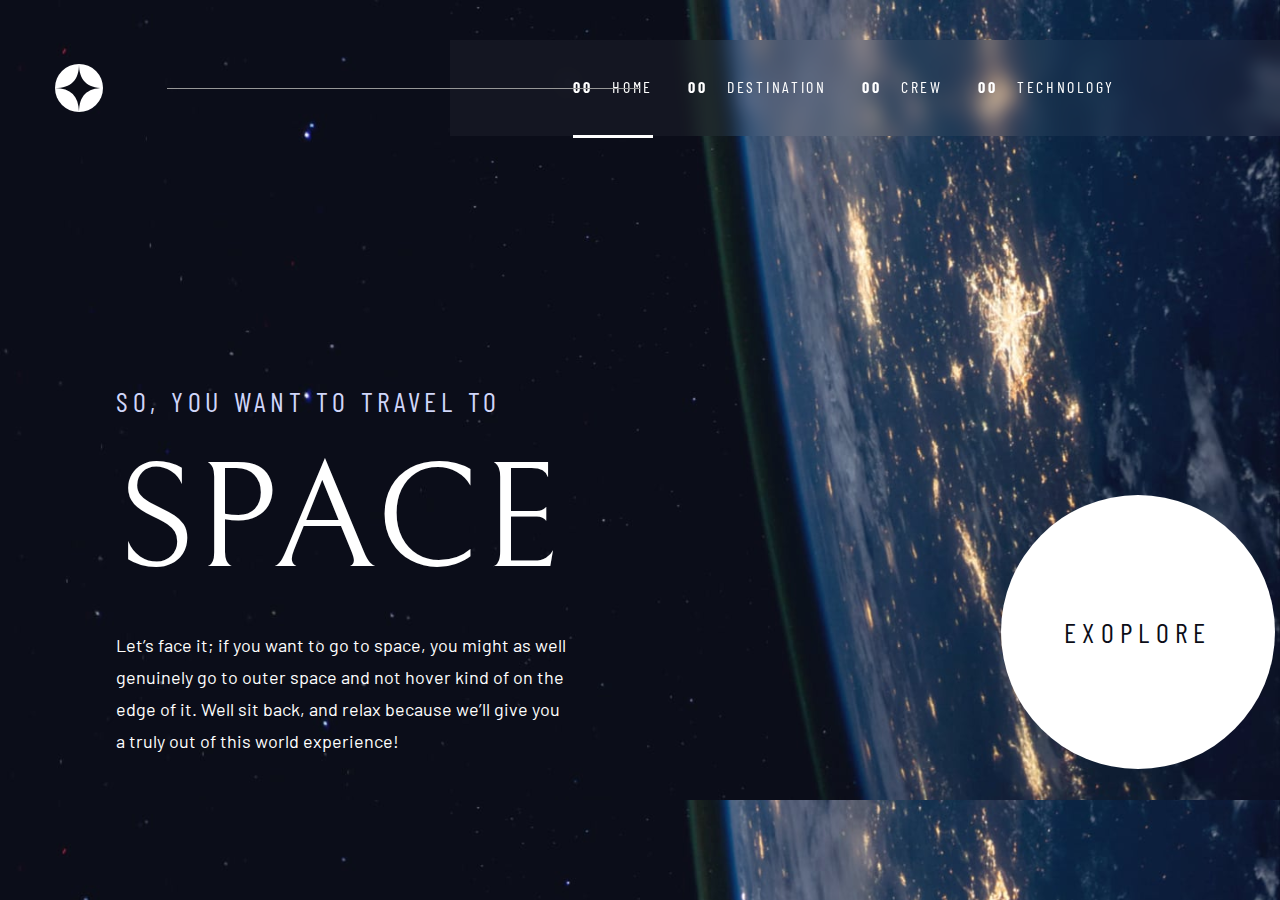
==== index.html @ fa05a9b7 "...." ====
<!DOCTYPE html>
<html lang="en">
  <head>
    <meta charset="UTF-8" />
    <meta http-equiv="X-UA-Compatible" content="IE=edge" />
    <meta name="viewport" content="width=device-width, initial-scale=1.0" />
    <link
      rel="shortcut icon"
      href="/assets/favicon-32x32.png"
      type="image/x-icon"
    />
    <link rel="stylesheet" href="/style/main.css" />
    <link rel="stylesheet" href="/style/Webfonts/Barlow_Condensed.css" />
    <link rel="stylesheet" href="/style/Webfonts/Barlow.css" />
    <link rel="stylesheet" href="/style/Webfonts/Bellefair.css" />
    <title>Space Tourismus</title>
  </head>
  <body>
    <nav class="container-navigation">
      <img src="/assets//shared/logo.svg" alt="" />

      <div class="nav-line"></div>
      <div class="container-links">
        <ul class="links">
          <li class="nav-element active">
            <a href="#"><span>00</span> HOME</a>
          </li>

          <li class="nav-element">
            <a href="#"><span>00</span> DESTINATION</a>
          </li>

          <li class="nav-element">
            <a href="#"><span>00</span> CREW</a>
          </li>

          <li class="nav-element">
            <a href="#"><span>00</span> TECHNOLOGY</a>
          </li>
        </ul>
      </div>
    </nav>
    <aside class="btn-expolore">
      <p>EXOPLORE</p>
    </aside>
    <main class="container-heading-main">
      <h5>SO, YOU WANT TO TRAVEL TO</h5>
      <h1>SPACE</h1>
      <p>
        Let’s face it; if you want to go to space, you might as well genuinely
        go to outer space and not hover kind of on the edge of it. Well sit
        back, and relax because we’ll give you a truly out of this world
        experience!
      </p>
    </main>
  </body>
</html>
---- style/main.css ----
* {
  padding: 0;
  margin: 0;
  font-size: 100%;
  font-weight: normal;
  margin-block-start: 0;
  margin-block-end: 0;
  line-height: 100%;
  text-decoration: none;
  font-size: 16px;
  color: inherit;
}

body {
  background-image: url("/assets/home/background-home-desktop.jpg");
  background-size: cover;
}

.btn-expolore {
  position: absolute;
  left: 1001px;
  top: 495px;
  width: 274px;
  height: 274px;
  display: flex;
  justify-content: center;
  align-items: center;
  background-color: #ffffff;
  border-radius: 50%;
  -webkit-border-radius: 50%;
  -moz-border-radius: 50%;
  -ms-border-radius: 50%;
  -o-border-radius: 50%;
}

.btn-expolore > p {
  padding: 0;
  margin: 0;
  color: #0b0d17;
  font-size: 28px;
  font-family: "Barlow Condensed";
  letter-spacing: 4.75pt;
}

.container-heading-main {
  position: absolute;
  left: 116px;
  top: 387px;
  width: 450px;
  height: 382px;
  color: #ffffff;
}

.container-heading-main > h1 {
  letter-spacing: normal;
  font-size: 150px;
  font-family: "Bellefair";
  font-style: normal;
  font-weight: normal;
  text-align: left;
  margin: 2rem 0;
}

.container-heading-main > h5 {
  font-size: 28px;
  font-family: "Barlow Condensed";
  color: #d0d6f9;
  letter-spacing: 4.72px;
}

.container-heading-main > p {
  font-size: 18px;
  font-family: "Barlow";
  line-height: 32px;
}

.container-navigation {
  position: relative;
  margin-top: 40px;
  margin-left: 55px;
  display: flex;
  justify-content: space-between;
  align-items: center;
}

.nav-line {
  position: absolute;
  margin-left: 112px;
  width: 473px;
  height: 1px;
  background-color: #979797;
  z-index: 5;
}

.container-links {
  background-color: hsla(0, 0%, 100%, 0.04);
  backdrop-filter: blur(10px);

  display: flex;
  width: 830px;
  height: 96px;
  justify-content: space-evenly;
  align-items: center;
  font-family: "Barlow Condensed";
  color: #ffffff;
  letter-spacing: 2.7px;
}

.links {
  list-style: none;
  width: 100%;
  margin-left: 123px;
  margin-right: 165px;
  display: flex;
  justify-content: space-between;
  align-items: center;
  height: 100%;
}

.container-links > .links > li > a > span {
  font-weight: bold;
  padding-right: 14px;
}

.nav-element {
  height: 100%;
  display: flex;
  align-items: center;
  border-bottom: 3px solid transparent;
}

.nav-element:hover {
  border-bottom: 3px solid #979797;
}

.active {
  border-bottom: 3px solid #ffffff;
}

.active:hover {
  border-bottom: 3px solid #ffffff;
}
---- style/Webfonts/Barlow_Condensed.css ----
/* barlow-condensed-100 - latin */
@font-face {
  font-family: "Barlow Condensed";
  font-style: normal;
  font-weight: 100;
  src: url("barlow-condensed-v12-latin-100.eot"); /* IE9 Compat Modes */
  src: local(""),
    url("barlow-condensed-v12-latin-100.eot?#iefix") format("embedded-opentype"),
    /* IE6-IE8 */ url("barlow-condensed-v12-latin-100.woff2") format("woff2"),
    /* Super Modern Browsers */ url("barlow-condensed-v12-latin-100.woff")
      format("woff"),
    /* Modern Browsers */ url("barlow-condensed-v12-latin-100.ttf")
      format("truetype"),
    /* Safari, Android, iOS */
      url("barlow-condensed-v12-latin-100.svg#BarlowCondensed") format("svg"); /* Legacy iOS */
}
/* barlow-condensed-100italic - latin */
@font-face {
  font-family: "Barlow Condensed";
  font-style: italic;
  font-weight: 100;
  src: url("barlow-condensed-v12-latin-100italic.eot"); /* IE9 Compat Modes */
  src: local(""),
    url("barlow-condensed-v12-latin-100italic.eot?#iefix")
      format("embedded-opentype"),
    /* IE6-IE8 */ url("barlow-condensed-v12-latin-100italic.woff2")
      format("woff2"),
    /* Super Modern Browsers */ url("barlow-condensed-v12-latin-100italic.woff")
      format("woff"),
    /* Modern Browsers */ url("barlow-condensed-v12-latin-100italic.ttf")
      format("truetype"),
    /* Safari, Android, iOS */
      url("barlow-condensed-v12-latin-100italic.svg#BarlowCondensed")
      format("svg"); /* Legacy iOS */
}
/* barlow-condensed-200 - latin */
@font-face {
  font-family: "Barlow Condensed";
  font-style: normal;
  font-weight: 200;
  src: url("barlow-condensed-v12-latin-200.eot"); /* IE9 Compat Modes */
  src: local(""),
    url("barlow-condensed-v12-latin-200.eot?#iefix") format("embedded-opentype"),
    /* IE6-IE8 */ url("barlow-condensed-v12-latin-200.woff2") format("woff2"),
    /* Super Modern Browsers */ url("barlow-condensed-v12-latin-200.woff")
      format("woff"),
    /* Modern Browsers */ url("barlow-condensed-v12-latin-200.ttf")
      format("truetype"),
    /* Safari, Android, iOS */
      url("barlow-condensed-v12-latin-200.svg#BarlowCondensed") format("svg"); /* Legacy iOS */
}
/* barlow-condensed-200italic - latin */
@font-face {
  font-family: "Barlow Condensed";
  font-style: italic;
  font-weight: 200;
  src: url("barlow-condensed-v12-latin-200italic.eot"); /* IE9 Compat Modes */
  src: local(""),
    url("barlow-condensed-v12-latin-200italic.eot?#iefix")
      format("embedded-opentype"),
    /* IE6-IE8 */ url("barlow-condensed-v12-latin-200italic.woff2")
      format("woff2"),
    /* Super Modern Browsers */ url("barlow-condensed-v12-latin-200italic.woff")
      format("woff"),
    /* Modern Browsers */ url("barlow-condensed-v12-latin-200italic.ttf")
      format("truetype"),
    /* Safari, Android, iOS */
      url("barlow-condensed-v12-latin-200italic.svg#BarlowCondensed")
      format("svg"); /* Legacy iOS */
}
/* barlow-condensed-300 - latin */
@font-face {
  font-family: "Barlow Condensed";
  font-style: normal;
  font-weight: 300;
  src: url("barlow-condensed-v12-latin-300.eot"); /* IE9 Compat Modes */
  src: local(""),
    url("barlow-condensed-v12-latin-300.eot?#iefix") format("embedded-opentype"),
    /* IE6-IE8 */ url("barlow-condensed-v12-latin-300.woff2") format("woff2"),
    /* Super Modern Browsers */ url("barlow-condensed-v12-latin-300.woff")
      format("woff"),
    /* Modern Browsers */ url("barlow-condensed-v12-latin-300.ttf")
      format("truetype"),
    /* Safari, Android, iOS */
      url("barlow-condensed-v12-latin-300.svg#BarlowCondensed") format("svg"); /* Legacy iOS */
}
/* barlow-condensed-300italic - latin */
@font-face {
  font-family: "Barlow Condensed";
  font-style: italic;
  font-weight: 300;
  src: url("barlow-condensed-v12-latin-300italic.eot"); /* IE9 Compat Modes */
  src: local(""),
    url("barlow-condensed-v12-latin-300italic.eot?#iefix")
      format("embedded-opentype"),
    /* IE6-IE8 */ url("barlow-condensed-v12-latin-300italic.woff2")
      format("woff2"),
    /* Super Modern Browsers */ url("barlow-condensed-v12-latin-300italic.woff")
      format("woff"),
    /* Modern Browsers */ url("barlow-condensed-v12-latin-300italic.ttf")
      format("truetype"),
    /* Safari, Android, iOS */
      url("barlow-condensed-v12-latin-300italic.svg#BarlowCondensed")
      format("svg"); /* Legacy iOS */
}
/* barlow-condensed-regular - latin */
@font-face {
  font-family: "Barlow Condensed";
  font-style: normal;
  font-weight: 400;
  src: url("barlow-condensed-v12-latin-regular.eot"); /* IE9 Compat Modes */
  src: local(""),
    url("barlow-condensed-v12-latin-regular.eot?#iefix")
      format("embedded-opentype"),
    /* IE6-IE8 */ url("barlow-condensed-v12-latin-regular.woff2")
      format("woff2"),
    /* Super Modern Browsers */ url("barlow-condensed-v12-latin-regular.woff")
      format("woff"),
    /* Modern Browsers */ url("barlow-condensed-v12-latin-regular.ttf")
      format("truetype"),
    /* Safari, Android, iOS */
      url("barlow-condensed-v12-latin-regular.svg#BarlowCondensed")
      format("svg"); /* Legacy iOS */
}
/* barlow-condensed-italic - latin */
@font-face {
  font-family: "Barlow Condensed";
  font-style: italic;
  font-weight: 400;
  src: url("barlow-condensed-v12-latin-italic.eot"); /* IE9 Compat Modes */
  src: local(""),
    url("barlow-condensed-v12-latin-italic.eot?#iefix")
      format("embedded-opentype"),
    /* IE6-IE8 */ url("barlow-condensed-v12-latin-italic.woff2") format("woff2"),
    /* Super Modern Browsers */ url("barlow-condensed-v12-latin-italic.woff")
      format("woff"),
    /* Modern Browsers */ url("barlow-condensed-v12-latin-italic.ttf")
      format("truetype"),
    /* Safari, Android, iOS */
      url("barlow-condensed-v12-latin-italic.svg#BarlowCondensed") format("svg"); /* Legacy iOS */
}
/* barlow-condensed-500 - latin */
@font-face {
  font-family: "Barlow Condensed";
  font-style: normal;
  font-weight: 500;
  src: url("barlow-condensed-v12-latin-500.eot"); /* IE9 Compat Modes */
  src: local(""),
    url("barlow-condensed-v12-latin-500.eot?#iefix") format("embedded-opentype"),
    /* IE6-IE8 */ url("barlow-condensed-v12-latin-500.woff2") format("woff2"),
    /* Super Modern Browsers */ url("barlow-condensed-v12-latin-500.woff")
      format("woff"),
    /* Modern Browsers */ url("barlow-condensed-v12-latin-500.ttf")
      format("truetype"),
    /* Safari, Android, iOS */
      url("barlow-condensed-v12-latin-500.svg#BarlowCondensed") format("svg"); /* Legacy iOS */
}
/* barlow-condensed-500italic - latin */
@font-face {
  font-family: "Barlow Condensed";
  font-style: italic;
  font-weight: 500;
  src: url("barlow-condensed-v12-latin-500italic.eot"); /* IE9 Compat Modes */
  src: local(""),
    url("barlow-condensed-v12-latin-500italic.eot?#iefix")
      format("embedded-opentype"),
    /* IE6-IE8 */ url("barlow-condensed-v12-latin-500italic.woff2")
      format("woff2"),
    /* Super Modern Browsers */ url("barlow-condensed-v12-latin-500italic.woff")
      format("woff"),
    /* Modern Browsers */ url("barlow-condensed-v12-latin-500italic.ttf")
      format("truetype"),
    /* Safari, Android, iOS */
      url("barlow-condensed-v12-latin-500italic.svg#BarlowCondensed")
      format("svg"); /* Legacy iOS */
}
/* barlow-condensed-600 - latin */
@font-face {
  font-family: "Barlow Condensed";
  font-style: normal;
  font-weight: 600;
  src: url("barlow-condensed-v12-latin-600.eot"); /* IE9 Compat Modes */
  src: local(""),
    url("barlow-condensed-v12-latin-600.eot?#iefix") format("embedded-opentype"),
    /* IE6-IE8 */ url("barlow-condensed-v12-latin-600.woff2") format("woff2"),
    /* Super Modern Browsers */ url("barlow-condensed-v12-latin-600.woff")
      format("woff"),
    /* Modern Browsers */ url("barlow-condensed-v12-latin-600.ttf")
      format("truetype"),
    /* Safari, Android, iOS */
      url("barlow-condensed-v12-latin-600.svg#BarlowCondensed") format("svg"); /* Legacy iOS */
}
/* barlow-condensed-600italic - latin */
@font-face {
  font-family: "Barlow Condensed";
  font-style: italic;
  font-weight: 600;
  src: url("barlow-condensed-v12-latin-600italic.eot"); /* IE9 Compat Modes */
  src: local(""),
    url("barlow-condensed-v12-latin-600italic.eot?#iefix")
      format("embedded-opentype"),
    /* IE6-IE8 */ url("barlow-condensed-v12-latin-600italic.woff2")
      format("woff2"),
    /* Super Modern Browsers */ url("barlow-condensed-v12-latin-600italic.woff")
      format("woff"),
    /* Modern Browsers */ url("barlow-condensed-v12-latin-600italic.ttf")
      format("truetype"),
    /* Safari, Android, iOS */
      url("barlow-condensed-v12-latin-600italic.svg#BarlowCondensed")
      format("svg"); /* Legacy iOS */
}
/* barlow-condensed-700 - latin */
@font-face {
  font-family: "Barlow Condensed";
  font-style: normal;
  font-weight: 700;
  src: url("barlow-condensed-v12-latin-700.eot"); /* IE9 Compat Modes */
  src: local(""),
    url("barlow-condensed-v12-latin-700.eot?#iefix") format("embedded-opentype"),
    /* IE6-IE8 */ url("barlow-condensed-v12-latin-700.woff2") format("woff2"),
    /* Super Modern Browsers */ url("barlow-condensed-v12-latin-700.woff")
      format("woff"),
    /* Modern Browsers */ url("barlow-condensed-v12-latin-700.ttf")
      format("truetype"),
    /* Safari, Android, iOS */
      url("barlow-condensed-v12-latin-700.svg#BarlowCondensed") format("svg"); /* Legacy iOS */
}
/* barlow-condensed-800 - latin */
@font-face {
  font-family: "Barlow Condensed";
  font-style: normal;
  font-weight: 800;
  src: url("barlow-condensed-v12-latin-800.eot"); /* IE9 Compat Modes */
  src: local(""),
    url("barlow-condensed-v12-latin-800.eot?#iefix") format("embedded-opentype"),
    /* IE6-IE8 */ url("barlow-condensed-v12-latin-800.woff2") format("woff2"),
    /* Super Modern Browsers */ url("barlow-condensed-v12-latin-800.woff")
      format("woff"),
    /* Modern Browsers */ url("barlow-condensed-v12-latin-800.ttf")
      format("truetype"),
    /* Safari, Android, iOS */
      url("barlow-condensed-v12-latin-800.svg#BarlowCondensed") format("svg"); /* Legacy iOS */
}
/* barlow-condensed-700italic - latin */
@font-face {
  font-family: "Barlow Condensed";
  font-style: italic;
  font-weight: 700;
  src: url("barlow-condensed-v12-latin-700italic.eot"); /* IE9 Compat Modes */
  src: local(""),
    url("barlow-condensed-v12-latin-700italic.eot?#iefix")
      format("embedded-opentype"),
    /* IE6-IE8 */ url("barlow-condensed-v12-latin-700italic.woff2")
      format("woff2"),
    /* Super Modern Browsers */ url("barlow-condensed-v12-latin-700italic.woff")
      format("woff"),
    /* Modern Browsers */ url("barlow-condensed-v12-latin-700italic.ttf")
      format("truetype"),
    /* Safari, Android, iOS */
      url("barlow-condensed-v12-latin-700italic.svg#BarlowCondensed")
      format("svg"); /* Legacy iOS */
}
/* barlow-condensed-800italic - latin */
@font-face {
  font-family: "Barlow Condensed";
  font-style: italic;
  font-weight: 800;
  src: url("barlow-condensed-v12-latin-800italic.eot"); /* IE9 Compat Modes */
  src: local(""),
    url("barlow-condensed-v12-latin-800italic.eot?#iefix")
      format("embedded-opentype"),
    /* IE6-IE8 */ url("barlow-condensed-v12-latin-800italic.woff2")
      format("woff2"),
    /* Super Modern Browsers */ url("barlow-condensed-v12-latin-800italic.woff")
      format("woff"),
    /* Modern Browsers */ url("barlow-condensed-v12-latin-800italic.ttf")
      format("truetype"),
    /* Safari, Android, iOS */
      url("barlow-condensed-v12-latin-800italic.svg#BarlowCondensed")
      format("svg"); /* Legacy iOS */
}
/* barlow-condensed-900italic - latin */
@font-face {
  font-family: "Barlow Condensed";
  font-style: italic;
  font-weight: 900;
  src: url("barlow-condensed-v12-latin-900italic.eot"); /* IE9 Compat Modes */
  src: local(""),
    url("barlow-condensed-v12-latin-900italic.eot?#iefix")
      format("embedded-opentype"),
    /* IE6-IE8 */ url("barlow-condensed-v12-latin-900italic.woff2")
      format("woff2"),
    /* Super Modern Browsers */ url("barlow-condensed-v12-latin-900italic.woff")
      format("woff"),
    /* Modern Browsers */ url("barlow-condensed-v12-latin-900italic.ttf")
      format("truetype"),
    /* Safari, Android, iOS */
      url("barlow-condensed-v12-latin-900italic.svg#BarlowCondensed")
      format("svg"); /* Legacy iOS */
}
/* barlow-condensed-900 - latin */
@font-face {
  font-family: "Barlow Condensed";
  font-style: normal;
  font-weight: 900;
  src: url("barlow-condensed-v12-latin-900.eot"); /* IE9 Compat Modes */
  src: local(""),
    url("barlow-condensed-v12-latin-900.eot?#iefix") format("embedded-opentype"),
    /* IE6-IE8 */ url("barlow-condensed-v12-latin-900.woff2") format("woff2"),
    /* Super Modern Browsers */ url("barlow-condensed-v12-latin-900.woff")
      format("woff"),
    /* Modern Browsers */ url("barlow-condensed-v12-latin-900.ttf")
      format("truetype"),
    /* Safari, Android, iOS */
      url("barlow-condensed-v12-latin-900.svg#BarlowCondensed") format("svg"); /* Legacy iOS */
}
---- style/Webfonts/Barlow.css ----
/* barlow-100 - latin */
@font-face {
  font-family: "Barlow";
  font-style: normal;
  font-weight: 100;
  src: url("barlow-v12-latin-100.eot"); /* IE9 Compat Modes */
  src: local(""),
    url("barlow-v12-latin-100.eot?#iefix") format("embedded-opentype"),
    /* IE6-IE8 */ url("barlow-v12-latin-100.woff2") format("woff2"),
    /* Super Modern Browsers */ url("barlow-v12-latin-100.woff") format("woff"),
    /* Modern Browsers */ url("barlow-v12-latin-100.ttf") format("truetype"),
    /* Safari, Android, iOS */ url("barlow-v12-latin-100.svg#Barlow")
      format("svg"); /* Legacy iOS */
}
/* barlow-100italic - latin */
@font-face {
  font-family: "Barlow";
  font-style: italic;
  font-weight: 100;
  src: url("barlow-v12-latin-100italic.eot"); /* IE9 Compat Modes */
  src: local(""),
    url("barlow-v12-latin-100italic.eot?#iefix") format("embedded-opentype"),
    /* IE6-IE8 */ url("barlow-v12-latin-100italic.woff2") format("woff2"),
    /* Super Modern Browsers */ url("barlow-v12-latin-100italic.woff")
      format("woff"),
    /* Modern Browsers */ url("barlow-v12-latin-100italic.ttf")
      format("truetype"),
    /* Safari, Android, iOS */ url("barlow-v12-latin-100italic.svg#Barlow")
      format("svg"); /* Legacy iOS */
}
/* barlow-200 - latin */
@font-face {
  font-family: "Barlow";
  font-style: normal;
  font-weight: 200;
  src: url("barlow-v12-latin-200.eot"); /* IE9 Compat Modes */
  src: local(""),
    url("barlow-v12-latin-200.eot?#iefix") format("embedded-opentype"),
    /* IE6-IE8 */ url("barlow-v12-latin-200.woff2") format("woff2"),
    /* Super Modern Browsers */ url("barlow-v12-latin-200.woff") format("woff"),
    /* Modern Browsers */ url("barlow-v12-latin-200.ttf") format("truetype"),
    /* Safari, Android, iOS */ url("barlow-v12-latin-200.svg#Barlow")
      format("svg"); /* Legacy iOS */
}
/* barlow-200italic - latin */
@font-face {
  font-family: "Barlow";
  font-style: italic;
  font-weight: 200;
  src: url("barlow-v12-latin-200italic.eot"); /* IE9 Compat Modes */
  src: local(""),
    url("barlow-v12-latin-200italic.eot?#iefix") format("embedded-opentype"),
    /* IE6-IE8 */ url("barlow-v12-latin-200italic.woff2") format("woff2"),
    /* Super Modern Browsers */ url("barlow-v12-latin-200italic.woff")
      format("woff"),
    /* Modern Browsers */ url("barlow-v12-latin-200italic.ttf")
      format("truetype"),
    /* Safari, Android, iOS */ url("barlow-v12-latin-200italic.svg#Barlow")
      format("svg"); /* Legacy iOS */
}
/* barlow-300 - latin */
@font-face {
  font-family: "Barlow";
  font-style: normal;
  font-weight: 300;
  src: url("barlow-v12-latin-300.eot"); /* IE9 Compat Modes */
  src: local(""),
    url("barlow-v12-latin-300.eot?#iefix") format("embedded-opentype"),
    /* IE6-IE8 */ url("barlow-v12-latin-300.woff2") format("woff2"),
    /* Super Modern Browsers */ url("barlow-v12-latin-300.woff") format("woff"),
    /* Modern Browsers */ url("barlow-v12-latin-300.ttf") format("truetype"),
    /* Safari, Android, iOS */ url("barlow-v12-latin-300.svg#Barlow")
      format("svg"); /* Legacy iOS */
}
/* barlow-300italic - latin */
@font-face {
  font-family: "Barlow";
  font-style: italic;
  font-weight: 300;
  src: url("barlow-v12-latin-300italic.eot"); /* IE9 Compat Modes */
  src: local(""),
    url("barlow-v12-latin-300italic.eot?#iefix") format("embedded-opentype"),
    /* IE6-IE8 */ url("barlow-v12-latin-300italic.woff2") format("woff2"),
    /* Super Modern Browsers */ url("barlow-v12-latin-300italic.woff")
      format("woff"),
    /* Modern Browsers */ url("barlow-v12-latin-300italic.ttf")
      format("truetype"),
    /* Safari, Android, iOS */ url("barlow-v12-latin-300italic.svg#Barlow")
      format("svg"); /* Legacy iOS */
}
/* barlow-regular - latin */
@font-face {
  font-family: "Barlow";
  font-style: normal;
  font-weight: 400;
  src: url("barlow-v12-latin-regular.eot"); /* IE9 Compat Modes */
  src: local(""),
    url("barlow-v12-latin-regular.eot?#iefix") format("embedded-opentype"),
    /* IE6-IE8 */ url("barlow-v12-latin-regular.woff2") format("woff2"),
    /* Super Modern Browsers */ url("barlow-v12-latin-regular.woff")
      format("woff"),
    /* Modern Browsers */ url("barlow-v12-latin-regular.ttf") format("truetype"),
    /* Safari, Android, iOS */ url("barlow-v12-latin-regular.svg#Barlow")
      format("svg"); /* Legacy iOS */
}
/* barlow-italic - latin */
@font-face {
  font-family: "Barlow";
  font-style: italic;
  font-weight: 400;
  src: url("barlow-v12-latin-italic.eot"); /* IE9 Compat Modes */
  src: local(""),
    url("barlow-v12-latin-italic.eot?#iefix") format("embedded-opentype"),
    /* IE6-IE8 */ url("barlow-v12-latin-italic.woff2") format("woff2"),
    /* Super Modern Browsers */ url("barlow-v12-latin-italic.woff")
      format("woff"),
    /* Modern Browsers */ url("barlow-v12-latin-italic.ttf") format("truetype"),
    /* Safari, Android, iOS */ url("barlow-v12-latin-italic.svg#Barlow")
      format("svg"); /* Legacy iOS */
}
/* barlow-500 - latin */
@font-face {
  font-family: "Barlow";
  font-style: normal;
  font-weight: 500;
  src: url("barlow-v12-latin-500.eot"); /* IE9 Compat Modes */
  src: local(""),
    url("barlow-v12-latin-500.eot?#iefix") format("embedded-opentype"),
    /* IE6-IE8 */ url("barlow-v12-latin-500.woff2") format("woff2"),
    /* Super Modern Browsers */ url("barlow-v12-latin-500.woff") format("woff"),
    /* Modern Browsers */ url("barlow-v12-latin-500.ttf") format("truetype"),
    /* Safari, Android, iOS */ url("barlow-v12-latin-500.svg#Barlow")
      format("svg"); /* Legacy iOS */
}
/* barlow-500italic - latin */
@font-face {
  font-family: "Barlow";
  font-style: italic;
  font-weight: 500;
  src: url("barlow-v12-latin-500italic.eot"); /* IE9 Compat Modes */
  src: local(""),
    url("barlow-v12-latin-500italic.eot?#iefix") format("embedded-opentype"),
    /* IE6-IE8 */ url("barlow-v12-latin-500italic.woff2") format("woff2"),
    /* Super Modern Browsers */ url("barlow-v12-latin-500italic.woff")
      format("woff"),
    /* Modern Browsers */ url("barlow-v12-latin-500italic.ttf")
      format("truetype"),
    /* Safari, Android, iOS */ url("barlow-v12-latin-500italic.svg#Barlow")
      format("svg"); /* Legacy iOS */
}
/* barlow-600italic - latin */
@font-face {
  font-family: "Barlow";
  font-style: italic;
  font-weight: 600;
  src: url("barlow-v12-latin-600italic.eot"); /* IE9 Compat Modes */
  src: local(""),
    url("barlow-v12-latin-600italic.eot?#iefix") format("embedded-opentype"),
    /* IE6-IE8 */ url("barlow-v12-latin-600italic.woff2") format("woff2"),
    /* Super Modern Browsers */ url("barlow-v12-latin-600italic.woff")
      format("woff"),
    /* Modern Browsers */ url("barlow-v12-latin-600italic.ttf")
      format("truetype"),
    /* Safari, Android, iOS */ url("barlow-v12-latin-600italic.svg#Barlow")
      format("svg"); /* Legacy iOS */
}
/* barlow-600 - latin */
@font-face {
  font-family: "Barlow";
  font-style: normal;
  font-weight: 600;
  src: url("barlow-v12-latin-600.eot"); /* IE9 Compat Modes */
  src: local(""),
    url("barlow-v12-latin-600.eot?#iefix") format("embedded-opentype"),
    /* IE6-IE8 */ url("barlow-v12-latin-600.woff2") format("woff2"),
    /* Super Modern Browsers */ url("barlow-v12-latin-600.woff") format("woff"),
    /* Modern Browsers */ url("barlow-v12-latin-600.ttf") format("truetype"),
    /* Safari, Android, iOS */ url("barlow-v12-latin-600.svg#Barlow")
      format("svg"); /* Legacy iOS */
}
/* barlow-700 - latin */
@font-face {
  font-family: "Barlow";
  font-style: normal;
  font-weight: 700;
  src: url("barlow-v12-latin-700.eot"); /* IE9 Compat Modes */
  src: local(""),
    url("barlow-v12-latin-700.eot?#iefix") format("embedded-opentype"),
    /* IE6-IE8 */ url("barlow-v12-latin-700.woff2") format("woff2"),
    /* Super Modern Browsers */ url("barlow-v12-latin-700.woff") format("woff"),
    /* Modern Browsers */ url("barlow-v12-latin-700.ttf") format("truetype"),
    /* Safari, Android, iOS */ url("barlow-v12-latin-700.svg#Barlow")
      format("svg"); /* Legacy iOS */
}
/* barlow-700italic - latin */
@font-face {
  font-family: "Barlow";
  font-style: italic;
  font-weight: 700;
  src: url("barlow-v12-latin-700italic.eot"); /* IE9 Compat Modes */
  src: local(""),
    url("barlow-v12-latin-700italic.eot?#iefix") format("embedded-opentype"),
    /* IE6-IE8 */ url("barlow-v12-latin-700italic.woff2") format("woff2"),
    /* Super Modern Browsers */ url("barlow-v12-latin-700italic.woff")
      format("woff"),
    /* Modern Browsers */ url("barlow-v12-latin-700italic.ttf")
      format("truetype"),
    /* Safari, Android, iOS */ url("barlow-v12-latin-700italic.svg#Barlow")
      format("svg"); /* Legacy iOS */
}
/* barlow-800 - latin */
@font-face {
  font-family: "Barlow";
  font-style: normal;
  font-weight: 800;
  src: url("barlow-v12-latin-800.eot"); /* IE9 Compat Modes */
  src: local(""),
    url("barlow-v12-latin-800.eot?#iefix") format("embedded-opentype"),
    /* IE6-IE8 */ url("barlow-v12-latin-800.woff2") format("woff2"),
    /* Super Modern Browsers */ url("barlow-v12-latin-800.woff") format("woff"),
    /* Modern Browsers */ url("barlow-v12-latin-800.ttf") format("truetype"),
    /* Safari, Android, iOS */ url("barlow-v12-latin-800.svg#Barlow")
      format("svg"); /* Legacy iOS */
}
/* barlow-800italic - latin */
@font-face {
  font-family: "Barlow";
  font-style: italic;
  font-weight: 800;
  src: url("barlow-v12-latin-800italic.eot"); /* IE9 Compat Modes */
  src: local(""),
    url("barlow-v12-latin-800italic.eot?#iefix") format("embedded-opentype"),
    /* IE6-IE8 */ url("barlow-v12-latin-800italic.woff2") format("woff2"),
    /* Super Modern Browsers */ url("barlow-v12-latin-800italic.woff")
      format("woff"),
    /* Modern Browsers */ url("barlow-v12-latin-800italic.ttf")
      format("truetype"),
    /* Safari, Android, iOS */ url("barlow-v12-latin-800italic.svg#Barlow")
      format("svg"); /* Legacy iOS */
}
/* barlow-900 - latin */
@font-face {
  font-family: "Barlow";
  font-style: normal;
  font-weight: 900;
  src: url("barlow-v12-latin-900.eot"); /* IE9 Compat Modes */
  src: local(""),
    url("barlow-v12-latin-900.eot?#iefix") format("embedded-opentype"),
    /* IE6-IE8 */ url("barlow-v12-latin-900.woff2") format("woff2"),
    /* Super Modern Browsers */ url("barlow-v12-latin-900.woff") format("woff"),
    /* Modern Browsers */ url("barlow-v12-latin-900.ttf") format("truetype"),
    /* Safari, Android, iOS */ url("barlow-v12-latin-900.svg#Barlow")
      format("svg"); /* Legacy iOS */
}
/* barlow-900italic - latin */
@font-face {
  font-family: "Barlow";
  font-style: italic;
  font-weight: 900;
  src: url("barlow-v12-latin-900italic.eot"); /* IE9 Compat Modes */
  src: local(""),
    url("barlow-v12-latin-900italic.eot?#iefix") format("embedded-opentype"),
    /* IE6-IE8 */ url("barlow-v12-latin-900italic.woff2") format("woff2"),
    /* Super Modern Browsers */ url("barlow-v12-latin-900italic.woff")
      format("woff"),
    /* Modern Browsers */ url("barlow-v12-latin-900italic.ttf")
      format("truetype"),
    /* Safari, Android, iOS */ url("barlow-v12-latin-900italic.svg#Barlow")
      format("svg"); /* Legacy iOS */
}
---- style/Webfonts/Bellefair.css ----
/* bellefair-regular - latin */
@font-face {
  font-family: "Bellefair";
  font-style: normal;
  font-weight: 400;
  src: url("bellefair-v14-latin-regular.eot"); /* IE9 Compat Modes */
  src: local(""),
    url("bellefair-v14-latin-regular.eot?#iefix") format("embedded-opentype"),
    /* IE6-IE8 */ url("bellefair-v14-latin-regular.woff2") format("woff2"),
    /* Super Modern Browsers */ url("bellefair-v14-latin-regular.woff")
      format("woff"),
    /* Modern Browsers */ url("bellefair-v14-latin-regular.ttf")
      format("truetype"),
    /* Safari, Android, iOS */ url("bellefair-v14-latin-regular.svg#Bellefair")
      format("svg"); /* Legacy iOS */
}
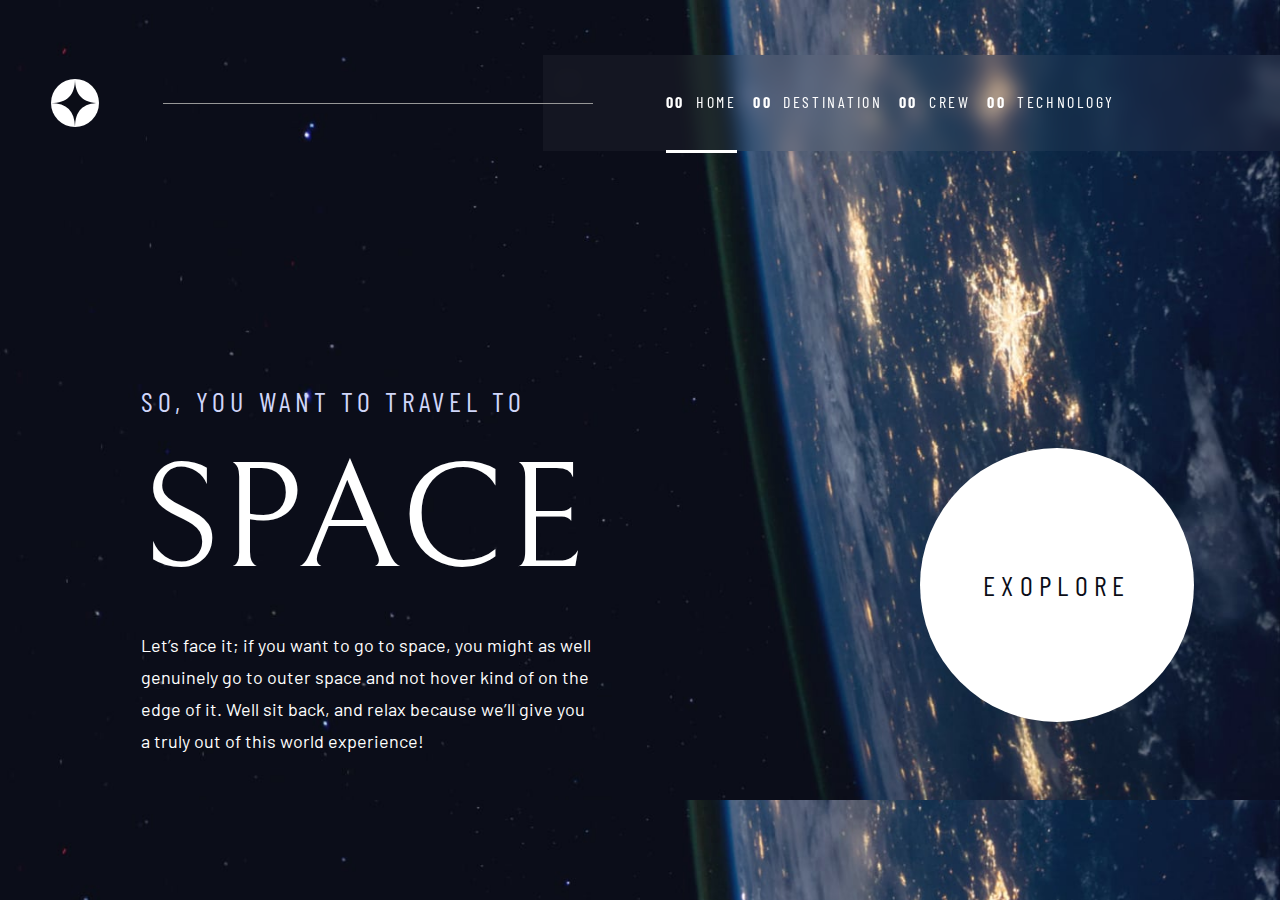
==== commit 80317d89: "....." ====
--- a/index.html
+++ b/index.html
@@ -13,6 +13,7 @@
     <link rel="stylesheet" href="/style/Webfonts/Barlow_Condensed.css" />
     <link rel="stylesheet" href="/style/Webfonts/Barlow.css" />
     <link rel="stylesheet" href="/style/Webfonts/Bellefair.css" />
+    <link rel="stylesheet" href="/style/navigation.css" />
     <title>Space Tourismus</title>
   </head>
   <body>
@@ -27,7 +28,7 @@
           </li>
 
           <li class="nav-element">
-            <a href="#"><span>00</span> DESTINATION</a>
+            <a href="#"> <span>00</span> DESTINATION </a>
           </li>
 
           <li class="nav-element">
@@ -40,8 +41,10 @@
         </ul>
       </div>
     </nav>
-    <aside class="btn-expolore">
-      <p>EXOPLORE</p>
+    <aside class="btn-explorer-outer">
+      <div class="btn-explorer">
+        <p>EXOPLORE</p>
+      </div>
     </aside>
     <main class="container-heading-main">
       <h5>SO, YOU WANT TO TRAVEL TO</h5>
--- a/style/main.css
+++ b/style/main.css
@@ -1,27 +1,31 @@
-* {
-  padding: 0;
-  margin: 0;
-  font-size: 100%;
-  font-weight: normal;
-  margin-block-start: 0;
-  margin-block-end: 0;
-  line-height: 100%;
-  text-decoration: none;
-  font-size: 16px;
-  color: inherit;
+.btn-explorer-outer {
+  position: absolute;
+  /*left: 1001px;
+  top: 495px;
+  */
+  pointer-events: none;
+  left: 65%;
+  top: 40%;
+  display: flex;
+  justify-content: center;
+  align-items: center;
+  width: 450px;
+  height: 450px;
+  border-radius: 50%;
+  background-color: transparent;
+  -webkit-border-radius: 50%;
+  -moz-border-radius: 50%;
+  -ms-border-radius: 50%;
+  -o-border-radius: 50%;
+  z-index: 3;
 }
 
-body {
-  background-image: url("/assets/home/background-home-desktop.jpg");
-  background-size: cover;
-}
-
-.btn-expolore {
+.btn-explorer {
   position: absolute;
-  left: 1001px;
-  top: 495px;
+  pointer-events: auto;
   width: 274px;
   height: 274px;
+
   display: flex;
   justify-content: center;
   align-items: center;
@@ -31,21 +35,30 @@
   -moz-border-radius: 50%;
   -ms-border-radius: 50%;
   -o-border-radius: 50%;
+  z-index: 5;
 }
 
-.btn-expolore > p {
+.btn-explorer > p {
   padding: 0;
   margin: 0;
   color: #0b0d17;
   font-size: 28px;
   font-family: "Barlow Condensed";
   letter-spacing: 4.75pt;
+  cursor: default;
+}
+
+.btn-explorer-outer:hover {
+  background-color: hsla(0, 0%, 49%, 0.8);
+  cursor: pointer;
 }
 
 .container-heading-main {
   position: absolute;
-  left: 116px;
-  top: 387px;
+  /*   left: 116px;
+  top: 387px; */
+  top: 43%;
+  left: 11%;
   width: 450px;
   height: 382px;
   color: #ffffff;
@@ -73,70 +86,3 @@
   font-family: "Barlow";
   line-height: 32px;
 }
-
-.container-navigation {
-  position: relative;
-  margin-top: 40px;
-  margin-left: 55px;
-  display: flex;
-  justify-content: space-between;
-  align-items: center;
-}
-
-.nav-line {
-  position: absolute;
-  margin-left: 112px;
-  width: 473px;
-  height: 1px;
-  background-color: #979797;
-  z-index: 5;
-}
-
-.container-links {
-  background-color: hsla(0, 0%, 100%, 0.04);
-  backdrop-filter: blur(10px);
-
-  display: flex;
-  width: 830px;
-  height: 96px;
-  justify-content: space-evenly;
-  align-items: center;
-  font-family: "Barlow Condensed";
-  color: #ffffff;
-  letter-spacing: 2.7px;
-}
-
-.links {
-  list-style: none;
-  width: 100%;
-  margin-left: 123px;
-  margin-right: 165px;
-  display: flex;
-  justify-content: space-between;
-  align-items: center;
-  height: 100%;
-}
-
-.container-links > .links > li > a > span {
-  font-weight: bold;
-  padding-right: 14px;
-}
-
-.nav-element {
-  height: 100%;
-  display: flex;
-  align-items: center;
-  border-bottom: 3px solid transparent;
-}
-
-.nav-element:hover {
-  border-bottom: 3px solid #979797;
-}
-
-.active {
-  border-bottom: 3px solid #ffffff;
-}
-
-.active:hover {
-  border-bottom: 3px solid #ffffff;
-}
--- a/style/navigation.css
+++ b/style/navigation.css
@@ -0,0 +1,97 @@
+* {
+  padding: 0;
+  margin: 0;
+  font-size: 100%;
+  font-weight: normal;
+  margin-block-start: 0;
+  margin-block-end: 0;
+  line-height: 100%;
+  text-decoration: none;
+  font-size: 16px;
+  color: inherit;
+}
+
+body {
+  background-image: url("/assets/home/background-home-desktop.jpg");
+  background-size: cover;
+}
+
+.container-navigation {
+  position: absolute;
+  /*
+    margin-top: 40px;
+     */
+  margin-left: 55px;
+  top: 55px;
+  right: 0;
+  width: 96%;
+  display: flex;
+  justify-content: space-between;
+  align-items: center;
+}
+
+.nav-line {
+  position: absolute;
+  margin-left: 112px;
+  /*width: 473px;*/
+  width: 35%;
+  height: 1px;
+  background-color: #979797;
+  z-index: 5;
+}
+
+.container-links {
+  background-color: hsla(0, 0%, 100%, 0.04);
+  backdrop-filter: blur(10px);
+  display: flex;
+  /*
+    width: 830px;
+    */
+  width: 60%;
+  height: 96px;
+  justify-content: space-evenly;
+  align-items: center;
+  font-family: "Barlow Condensed";
+  color: #ffffff;
+  letter-spacing: 2.7px;
+}
+
+.links {
+  list-style: none;
+  width: 100%;
+  margin-left: 123px;
+  margin-right: 165px;
+  display: flex;
+  justify-content: space-between;
+  align-items: center;
+  height: 100%;
+}
+
+.container-links > .links > li > a > span {
+  font-weight: bold;
+  margin-right: 5px;
+}
+
+.nav-element {
+  height: 100%;
+  display: flex;
+  pointer-events: none;
+  align-items: center;
+  border-bottom: 3px solid transparent;
+}
+
+.nav-element > a {
+  pointer-events: auto;
+}
+
+.nav-element:hover {
+  border-bottom: 3px solid #979797;
+}
+
+.active {
+  border-bottom: 3px solid #ffffff;
+}
+
+.active:hover {
+  border-bottom: 3px solid #ffffff;
+}
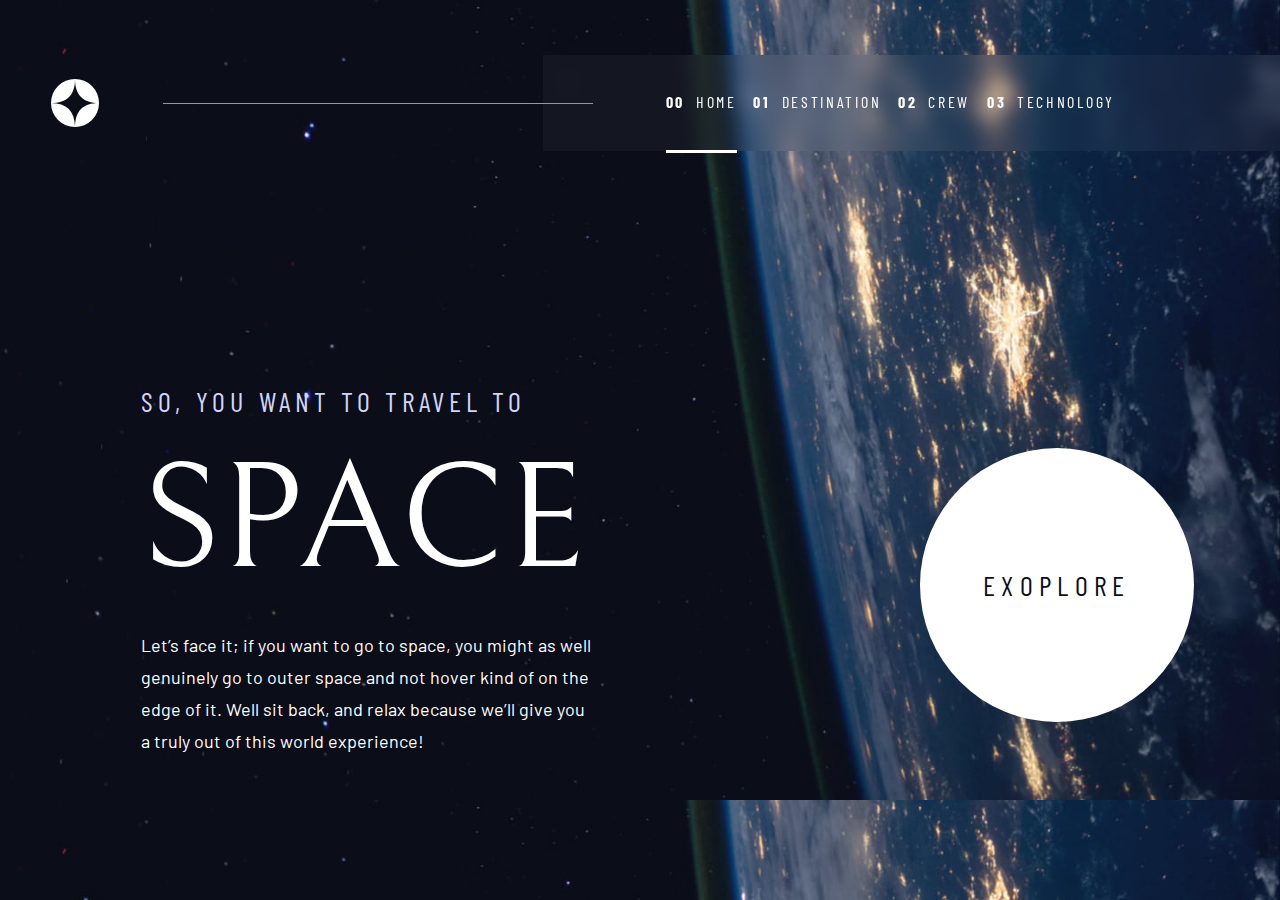
==== commit 9cdbde6b: "...." ====
--- a/index.html
+++ b/index.html
@@ -28,15 +28,15 @@
           </li>
 
           <li class="nav-element">
-            <a href="#"> <span>00</span> DESTINATION </a>
+            <a href="#"> <span>01</span> DESTINATION </a>
           </li>
 
           <li class="nav-element">
-            <a href="#"><span>00</span> CREW</a>
+            <a href="#"><span>02</span> CREW</a>
           </li>
 
           <li class="nav-element">
-            <a href="#"><span>00</span> TECHNOLOGY</a>
+            <a href="#"><span>03</span> TECHNOLOGY</a>
           </li>
         </ul>
       </div>
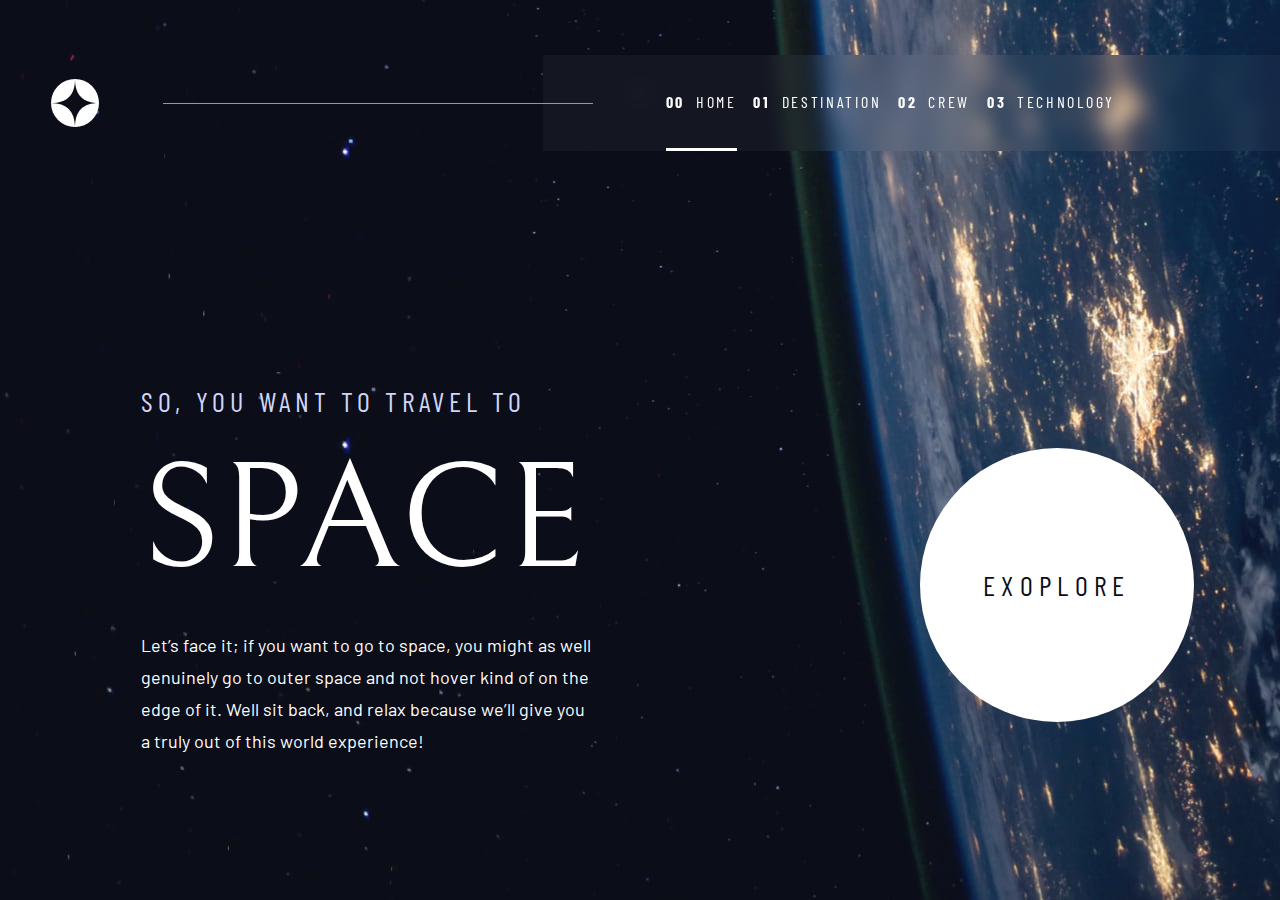
==== commit 14af4ac8: "...." ====
--- a/index.html
+++ b/index.html
@@ -9,6 +9,7 @@
       href="/assets/favicon-32x32.png"
       type="image/x-icon"
     />
+    <link rel="stylesheet" href="/style/css_reset.css" />
     <link rel="stylesheet" href="/style/main.css" />
     <link rel="stylesheet" href="/style/Webfonts/Barlow_Condensed.css" />
     <link rel="stylesheet" href="/style/Webfonts/Barlow.css" />
--- a/style/navigation.css
+++ b/style/navigation.css
@@ -6,9 +6,6 @@
   margin-block-start: 0;
   margin-block-end: 0;
   line-height: 100%;
-  text-decoration: none;
-  font-size: 16px;
-  color: inherit;
 }
 
 body {
@@ -18,9 +15,6 @@
 
 .container-navigation {
   position: absolute;
-  /*
-    margin-top: 40px;
-     */
   margin-left: 55px;
   top: 55px;
   right: 0;
@@ -33,7 +27,6 @@
 .nav-line {
   position: absolute;
   margin-left: 112px;
-  /*width: 473px;*/
   width: 35%;
   height: 1px;
   background-color: #979797;
@@ -44,9 +37,6 @@
   background-color: hsla(0, 0%, 100%, 0.04);
   backdrop-filter: blur(10px);
   display: flex;
-  /*
-    width: 830px;
-    */
   width: 60%;
   height: 96px;
   justify-content: space-evenly;
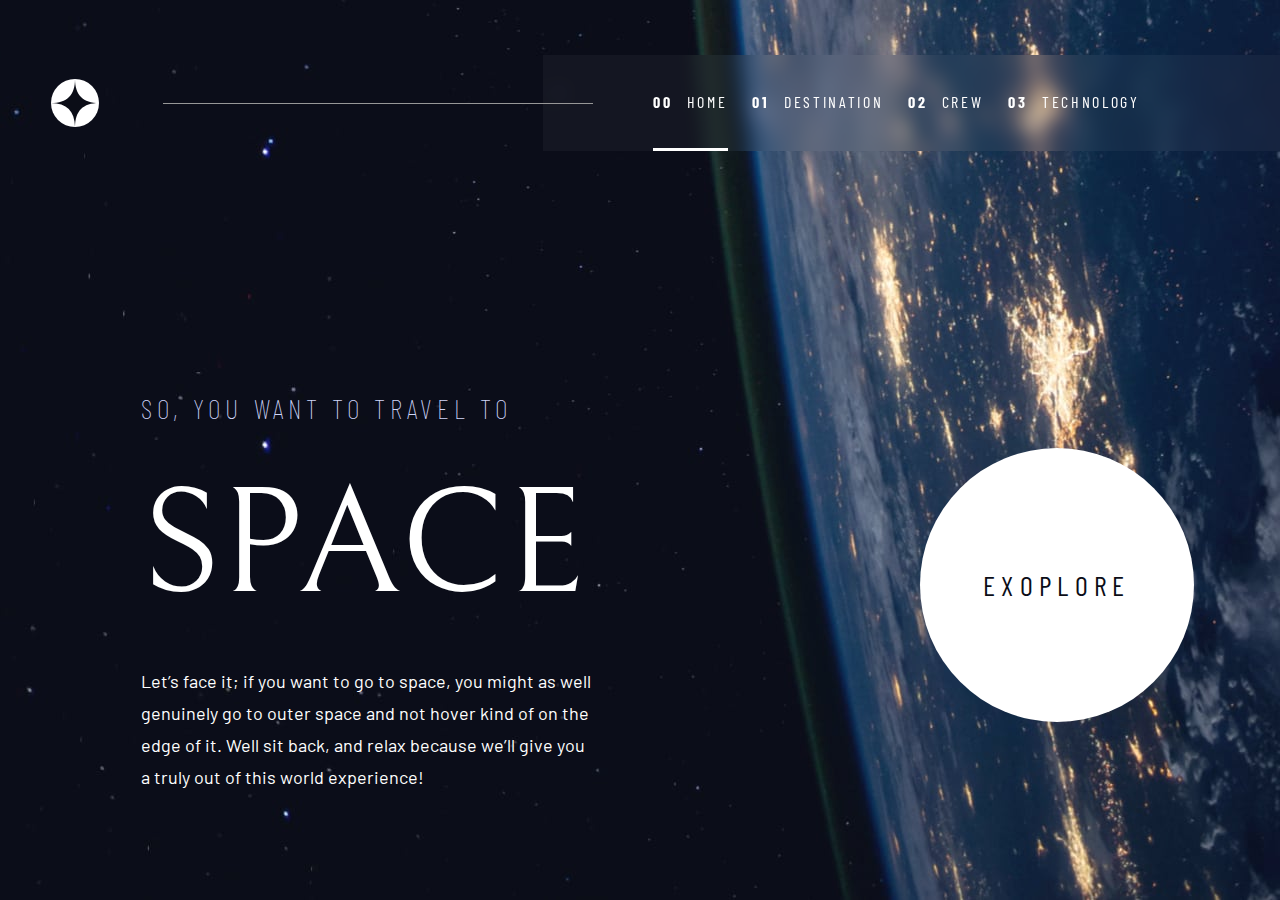
==== commit 722a64ca: "......" ====
--- a/index.html
+++ b/index.html
@@ -25,19 +25,19 @@
       <div class="container-links">
         <ul class="links">
           <li class="nav-element active">
-            <a href="#"><span>00</span> HOME</a>
+            <a href="#"><span>00</span>HOME</a>
           </li>
 
           <li class="nav-element">
-            <a href="#"> <span>01</span> DESTINATION </a>
+            <a href="#"> <span>01</span>DESTINATION </a>
           </li>
 
           <li class="nav-element">
-            <a href="#"><span>02</span> CREW</a>
+            <a href="#"><span>02</span>CREW</a>
           </li>
 
           <li class="nav-element">
-            <a href="#"><span>03</span> TECHNOLOGY</a>
+            <a href="#"><span>03</span>TECHNOLOGY</a>
           </li>
         </ul>
       </div>
--- a/style/main.css
+++ b/style/main.css
@@ -55,8 +55,6 @@
 
 .container-heading-main {
   position: absolute;
-  /*   left: 116px;
-  top: 387px; */
   top: 43%;
   left: 11%;
   width: 450px;
@@ -71,6 +69,7 @@
   font-style: normal;
   font-weight: normal;
   text-align: left;
+  line-height: 172px;
   margin: 2rem 0;
 }
 
@@ -79,6 +78,8 @@
   font-family: "Barlow Condensed";
   color: #d0d6f9;
   letter-spacing: 4.72px;
+
+  font-weight: lighter;
 }
 
 .container-heading-main > p {
@@ -86,3 +87,40 @@
   font-family: "Barlow";
   line-height: 32px;
 }
+
+/* TODO: Small Laptop */
+
+@media screen and (max-width: 1270px) {
+  .btn-explorer-outer {
+    width: 300px;
+    height: 300px;
+
+    top: 50%;
+  }
+
+  .btn-explorer {
+    width: 200px;
+    height: 200px;
+  }
+
+  .container-heading-main {
+    width: 300px;
+    height: 382px;
+  }
+
+  .container-heading-main > h1 {
+    font-size: 80px;
+
+    line-height: 80px;
+  }
+
+  .container-heading-main > h5 {
+    font-size: 16px;
+  }
+
+  .container-heading-main > p {
+    font-size: 15px;
+
+    line-height: 25px;
+  }
+}
--- a/style/navigation.css
+++ b/style/navigation.css
@@ -1,16 +1,9 @@
-* {
-  padding: 0;
-  margin: 0;
-  font-size: 100%;
-  font-weight: normal;
-  margin-block-start: 0;
-  margin-block-end: 0;
-  line-height: 100%;
-}
-
 body {
   background-image: url("/assets/home/background-home-desktop.jpg");
   background-size: cover;
+  background-repeat: no-repeat;
+  background-position: center;
+  background-attachment: fixed;
 }
 
 .container-navigation {
@@ -49,8 +42,8 @@
 .links {
   list-style: none;
   width: 100%;
-  margin-left: 123px;
-  margin-right: 165px;
+  margin-left: 15%;
+  margin-right: 19%;
   display: flex;
   justify-content: space-between;
   align-items: center;
@@ -59,7 +52,7 @@
 
 .container-links > .links > li > a > span {
   font-weight: bold;
-  margin-right: 5px;
+  margin-right: 14px;
 }
 
 .nav-element {
@@ -85,3 +78,21 @@
 .active:hover {
   border-bottom: 3px solid #ffffff;
 }
+
+/* TODO: Small Laptop */
+
+@media screen and (max-width: 1270px) {
+  .nav-line {
+    width: 30%;
+  }
+
+  .links {
+    margin-left: 7%;
+    margin-right: 12%;
+  }
+
+  .container-links > .links > li > a > span {
+    font-weight: bold;
+    margin-right: 5px;
+  }
+}
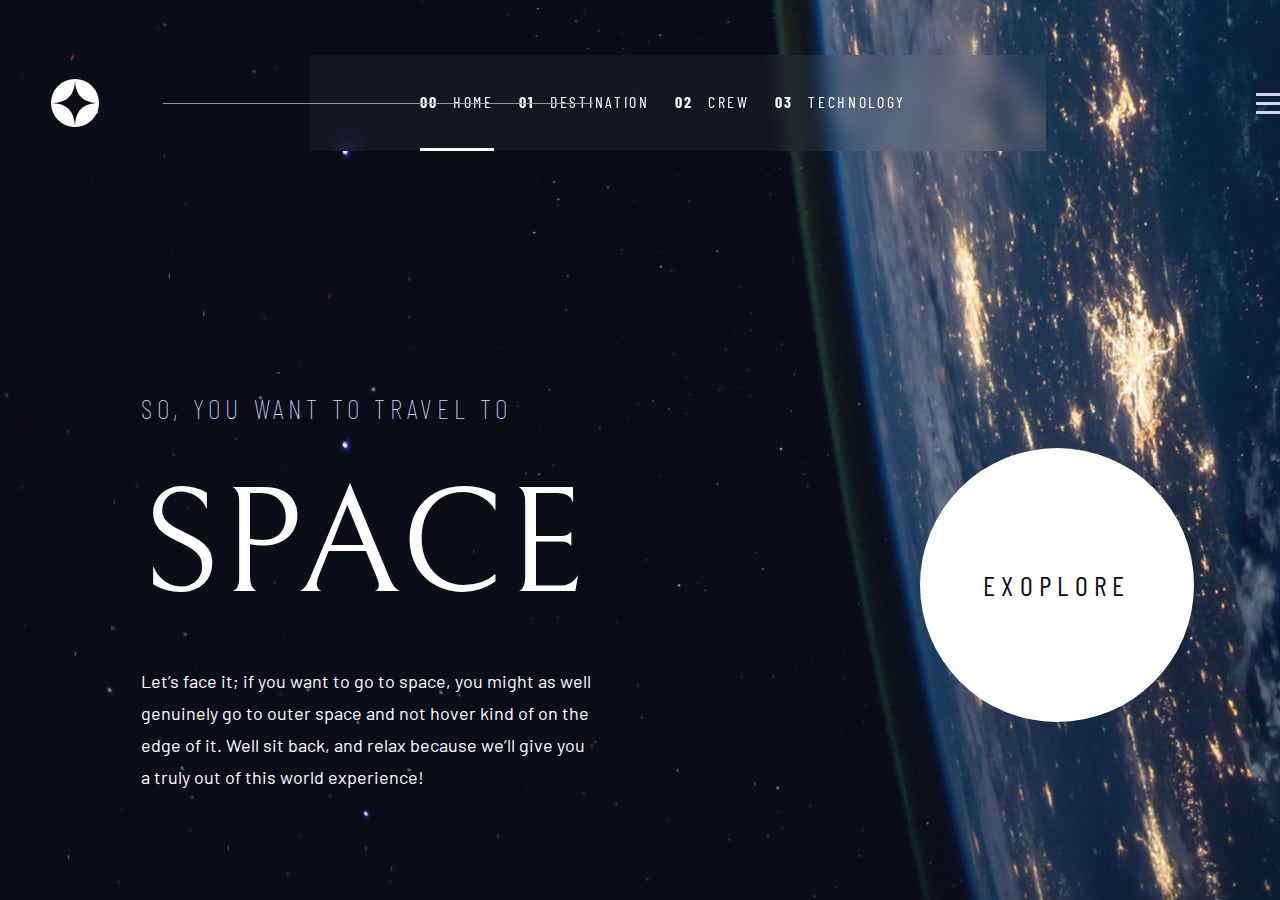
==== commit a46b1b05: "....." ====
--- a/index.html
+++ b/index.html
@@ -19,7 +19,7 @@
   </head>
   <body>
     <nav class="container-navigation">
-      <img src="/assets//shared/logo.svg" alt="" />
+      <img class="Nav-logo" src="/assets//shared/logo.svg" alt="Website Logo" />
 
       <div class="nav-line"></div>
       <div class="container-links">
@@ -41,12 +41,14 @@
           </li>
         </ul>
       </div>
+      <img
+        id="MenuBtn"
+        class="nav-menu-logo"
+        src="/assets/shared/icon-hamburger.svg"
+        alt="Menu Logo"
+      />
     </nav>
-    <aside class="btn-explorer-outer">
-      <div class="btn-explorer">
-        <p>EXOPLORE</p>
-      </div>
-    </aside>
+
     <main class="container-heading-main">
       <h5>SO, YOU WANT TO TRAVEL TO</h5>
       <h1>SPACE</h1>
@@ -57,5 +59,10 @@
         experience!
       </p>
     </main>
+    <aside class="btn-explorer-outer">
+      <div class="btn-explorer">
+        <p>EXOPLORE</p>
+      </div>
+    </aside>
   </body>
 </html>
--- a/style/main.css
+++ b/style/main.css
@@ -1,8 +1,5 @@
 .btn-explorer-outer {
   position: absolute;
-  /*left: 1001px;
-  top: 495px;
-  */
   pointer-events: none;
   left: 65%;
   top: 40%;
@@ -68,7 +65,7 @@
   font-family: "Bellefair";
   font-style: normal;
   font-weight: normal;
-  text-align: left;
+
   line-height: 172px;
   margin: 2rem 0;
 }
@@ -95,7 +92,7 @@
     width: 300px;
     height: 300px;
 
-    top: 50%;
+    top: 45%;
   }
 
   .btn-explorer {
@@ -104,6 +101,7 @@
   }
 
   .container-heading-main {
+    top: 35%;
     width: 300px;
     height: 382px;
   }
@@ -124,3 +122,97 @@
     line-height: 25px;
   }
 }
+
+/* TODO: Tablet*/
+
+@media screen and (max-width: 912px) {
+  body {
+    display: flex;
+    justify-content: center;
+    flex-direction: column;
+    align-items: center;
+  }
+  .container-heading-main {
+    position: initial;
+    margin-top: 202px;
+    width: 450px;
+    height: 334px;
+    text-align: center;
+  }
+
+  .container-heading-main > h1 {
+    font-size: 150px;
+    line-height: 150px;
+  }
+
+  .container-heading-main > h5 {
+    font-size: 20px;
+    letter-spacing: 3.38pt;
+  }
+
+  .container-heading-main > p {
+    font-size: 16px;
+    line-height: 28px;
+  }
+
+  .btn-explorer-outer {
+    position: initial;
+    pointer-events: none;
+    margin-top: 156px;
+    margin-bottom: 90px;
+    width: 300px;
+    height: 300px;
+  }
+
+  .btn-explorer {
+    width: 242px;
+    height: 242px;
+  }
+}
+
+/* TODO: Mobile */
+
+@media screen and (max-width: 425px) {
+  body {
+    display: flex;
+    justify-content: center;
+    flex-direction: column;
+    align-items: center;
+  }
+  .container-heading-main {
+    position: initial;
+    margin-top: 112px;
+    width: 327px;
+    height: 276px;
+    text-align: center;
+  }
+
+  .container-heading-main > h1 {
+    font-size: 80px;
+    line-height: 100px;
+  }
+
+  .container-heading-main > h5 {
+    font-size: 16px;
+    letter-spacing: 2.7pt;
+  }
+
+  .container-heading-main > p {
+    font-size: 15px;
+    line-height: 25px;
+  }
+
+  .btn-explorer-outer {
+    position: initial;
+    pointer-events: none;
+    margin-top: 131px;
+    margin-bottom: 48px;
+    width: 200px;
+    height: 200px;
+  }
+
+  .btn-explorer {
+    width: 150px;
+    height: 150px;
+  }
+}
--- a/style/navigation.css
+++ b/style/navigation.css
@@ -1,16 +1,8 @@
-body {
-  background-image: url("/assets/home/background-home-desktop.jpg");
-  background-size: cover;
-  background-repeat: no-repeat;
-  background-position: center;
-  background-attachment: fixed;
-}
-
 .container-navigation {
   position: absolute;
-  margin-left: 55px;
+  margin-left: 4%;
   top: 55px;
-  right: 0;
+  right: 0px;
   width: 96%;
   display: flex;
   justify-content: space-between;
@@ -96,3 +88,158 @@
     margin-right: 5px;
   }
 }
+
+@media screen and (min-width: 769px) {
+  body {
+    background-image: url("/assets/home/background-home-desktop.jpg");
+    background-size: cover;
+    background-repeat: no-repeat;
+  }
+}
+
+/* TODO: Tablet */
+
+@media screen and (max-width: 912px) {
+  body {
+    background-image: url("/assets/home/background-home-tablet.jpg");
+    background-size: cover;
+    background-repeat: no-repeat;
+  }
+  .container-navigation {
+    padding-left: 5%;
+    top: 0px;
+
+    right: 0px;
+    width: 100%;
+    display: flex;
+    justify-content: space-between;
+    align-items: center;
+  }
+
+  .nav-line {
+    display: none;
+  }
+
+  .container-links {
+    width: 450px;
+  }
+
+  .container-links > .links > li > a > span {
+    display: none;
+  }
+
+  .nav-element {
+    font-size: 15px;
+  }
+
+  .links {
+    margin: 0 10%;
+  }
+}
+
+@media screen and (max-width: 475px) {
+  body {
+    background-image: url("/assets/home/background-home-tablet.jpg");
+    background-size: cover;
+    background-repeat: no-repeat;
+  }
+
+  .container-navigation {
+    padding-left: 5%;
+    top: 0px;
+    right: 0px;
+    width: 100%;
+    display: flex;
+    justify-content: space-between;
+    align-items: center;
+  }
+
+  .nav-line {
+    display: none;
+  }
+
+  .container-links {
+    width: 450px;
+  }
+
+  .container-links > .links > li > a > span {
+    display: none;
+  }
+
+  .nav-element {
+    font-size: 15px;
+  }
+
+  .links {
+    margin: 0 5%;
+  }
+}
+
+/* TODO: Mobile */
+
+@media screen and (max-width: 425px) {
+  body {
+    background-image: url("/assets/home/background-home-mobile.jpg");
+  }
+
+  .container-navigation {
+    position: absolute;
+    display: block;
+    height: 100vh;
+    padding: 0;
+    margin: 0;
+    z-index: 4;
+  }
+
+  .Nav-logo {
+    position: absolute;
+    width: 40px;
+    height: 40px;
+    left: 24px;
+    top: 24px;
+  }
+
+  .nav-menu-logo {
+    position: absolute;
+    width: 24px;
+    height: 21px;
+    top: 33px;
+    right: 24px;
+    z-index: 10;
+  }
+
+  .container-links {
+    background-color: hsla(0, 0%, 100%, 0.1);
+    backdrop-filter: blur(50px);
+    position: absolute;
+    right: 0;
+    top: 0;
+    width: 68%;
+    z-index: 5;
+    flex-direction: column;
+    align-items: center;
+    justify-content: flex-start;
+    height: 100%;
+  }
+  .container-links > .links > li > a > span {
+    display: inline;
+    font-weight: bold;
+    margin-right: 14px;
+  }
+
+  .links {
+    flex-direction: column;
+    justify-content: flex-start;
+    align-items: flex-start;
+    height: fit-content;
+    margin-top: 118px;
+    text-align: left;
+  }
+
+  .nav-element {
+    margin-left: 32px;
+    font-size: 16px;
+    margin-bottom: 32px;
+    border-bottom: 3px solid transparent;
+  }
+}
